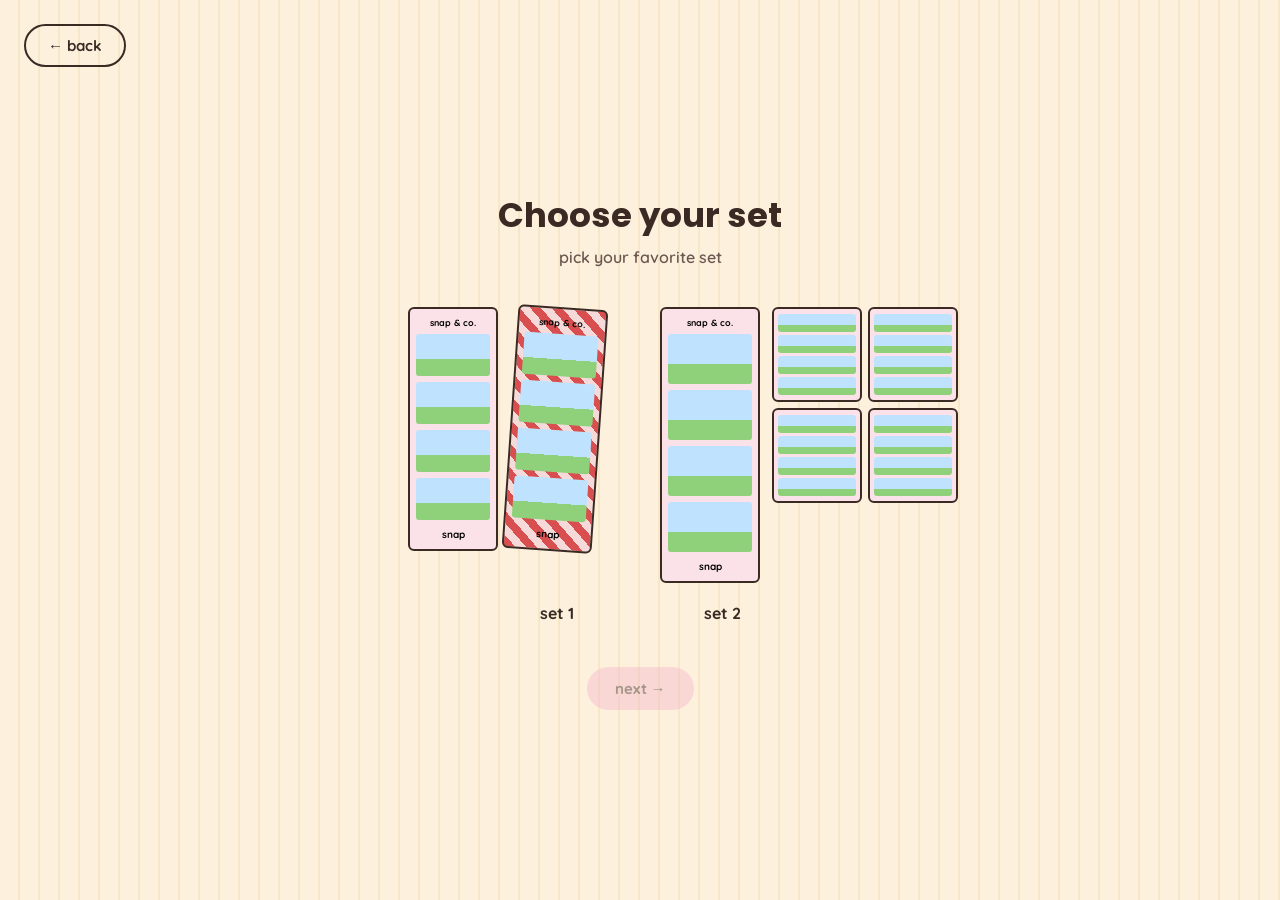
==== frontend/camera.html @ 7632697a "Initial Commit" ====
<!DOCTYPE html>
<html lang="en">
<head>
<meta charset="UTF-8" />
<meta name="viewport" content="width=device-width, initial-scale=1.0" />
<title>Snap your pictures — snap & co.</title>
<link href="https://fonts.googleapis.com/css2?family=Poppins:wght@600;700&family=Quicksand:wght@500;600;700&display=swap" rel="stylesheet">
<link rel="stylesheet" href="css/style.css" />
<link rel="stylesheet" href="css/camera.css" />
</head>
<body class="page-fade" style="background:#fff;">

  <header class="cam-header">
    <h1>Snap your pictures</h1>
    <p class="subtitle">Do your best shots, there's no retake</p>
  </header>

  <div class="cam-wrap">
    <video id="preview" autoplay playsinline muted></video>
    <canvas id="captureCanvas" hidden></canvas>

    <div id="countdownOverlay" class="countdown-overlay">3</div>
    <div id="shotOverlay" class="shot-overlay"></div>
    <div id="shotCounter" class="shot-counter">shot 0 / 4</div>
  </div>

  <div class="cam-controls">
    <select id="cameraSelect" title="Choose camera source"></select>
    <button id="startBtn" class="btn btn-primary">start capturing →</button>
  </div>

<script src="js/state.js"></script>
<script src="js/transition.js"></script>
<script src="js/camera.js"></script>
</body>
</html>
---- frontend/css/style.css ----
/* ===== snap & co. — shared base styles =====
   Every page (index, choose-set, camera, select-pictures,
   choose-layout, result) loads this file first, then its
   own page-specific stylesheet. */

:root {
  --cream: #fdf1de;
  --cream-stripe: #f7e6c8;
  --pink: #f3b8c8;
  --pink-light: #fbe1e8;
  --pink-dark: #e88fa6;
  --brown: #3b2a24;
  --white: #ffffff;
  --gray-block: #d9d9d9;
  --radius-lg: 24px;
  --radius-md: 14px;
  --radius-sm: 8px;
  --shadow-card: 0 6px 0 rgba(59, 42, 36, 0.08);
  --font-heading: "Poppins", "Segoe UI", sans-serif;
  --font-body: "Quicksand", "Segoe UI", sans-serif;
}

* { box-sizing: border-box; }

html, body {
  margin: 0;
  padding: 0;
  height: 100%;
  font-family: var(--font-body);
  color: var(--brown);
  background: repeating-linear-gradient(
    90deg,
    var(--cream) 0px,
    var(--cream) 18px,
    var(--cream-stripe) 18px,
    var(--cream-stripe) 20px
  );
}

h1, h2, h3 {
  font-family: var(--font-heading);
  margin: 0;
}

button {
  font-family: var(--font-body);
  cursor: pointer;
  border: none;
}

button:disabled {
  opacity: 0.45;
  cursor: not-allowed;
}

.btn {
  border-radius: 999px;
  padding: 12px 28px;
  font-weight: 700;
  font-size: 15px;
  background: var(--pink-light);
  color: var(--brown);
  transition: transform 0.15s ease, background 0.2s ease, box-shadow 0.2s ease;
}

.btn:hover:not(:disabled) {
  transform: translateY(-2px);
  box-shadow: 0 4px 0 rgba(59, 42, 36, 0.15);
}

.btn:active:not(:disabled) {
  transform: translateY(0);
  box-shadow: none;
}

.btn-primary {
  background: var(--pink);
}

.btn-outline {
  background: transparent;
  border: 2px solid var(--brown);
  padding: 10px 22px;
}

.top-back {
  position: absolute;
  top: 24px;
  left: 24px;
}

/* generic page fade/slide transition, toggled by js/transition.js */
.page-fade {
  opacity: 0;
  transform: translateY(12px);
  transition: opacity 0.35s ease, transform 0.35s ease;
}

.page-fade.in {
  opacity: 1;
  transform: translateY(0);
}

.page-fade-out {
  opacity: 0 !important;
  transform: translateY(-12px) !important;
}

.watermark {
  position: absolute;
  bottom: 18px;
  left: 24px;
  font-size: 12px;
  opacity: 0.55;
}
---- frontend/css/camera.css ----
body {
  background: #fff;
  display: flex;
  flex-direction: column;
  align-items: center;
  min-height: 100vh;
  padding-top: 40px;
}

.cam-header { text-align: center; }
.cam-header h1 { font-size: 30px; }
.subtitle { margin-top: 6px; color: #6b5850; font-weight: 600; }

.cam-wrap {
  position: relative;
  margin-top: 24px;
  width: min(880px, 92vw);
  aspect-ratio: 16 / 9;
  background: var(--gray-block);
  border: 2px solid var(--brown);
  border-radius: 6px;
  overflow: hidden;
}

#preview {
  width: 100%;
  height: 100%;
  object-fit: cover;
  transform: scaleX(-1); /* mirror like a normal booth screen */
}

.countdown-overlay {
  position: absolute;
  inset: 0;
  display: flex;
  align-items: center;
  justify-content: center;
  font-size: 120px;
  font-weight: 800;
  color: #fff;
  text-shadow: 0 4px 12px rgba(0,0,0,0.5);
  opacity: 0;
  pointer-events: none;
  transition: opacity 0.2s ease;
}
.countdown-overlay.show { opacity: 1; }

.shot-overlay {
  position: absolute;
  inset: 0;
  background: #fff;
  opacity: 0;
  pointer-events: none;
}
.shot-overlay.flash {
  animation: flash 0.35s ease;
}
@keyframes flash {
  0% { opacity: 0.9; }
  100% { opacity: 0; }
}

.shot-counter {
  position: absolute;
  bottom: 12px;
  right: 16px;
  background: rgba(0,0,0,0.55);
  color: #fff;
  padding: 6px 14px;
  border-radius: 999px;
  font-weight: 700;
  font-size: 13px;
}

.cam-controls {
  margin-top: 26px;
  display: flex;
  gap: 14px;
  align-items: center;
}

#cameraSelect {
  padding: 10px 14px;
  border-radius: 999px;
  border: 2px solid var(--brown);
  font-family: var(--font-body);
  font-weight: 600;
}
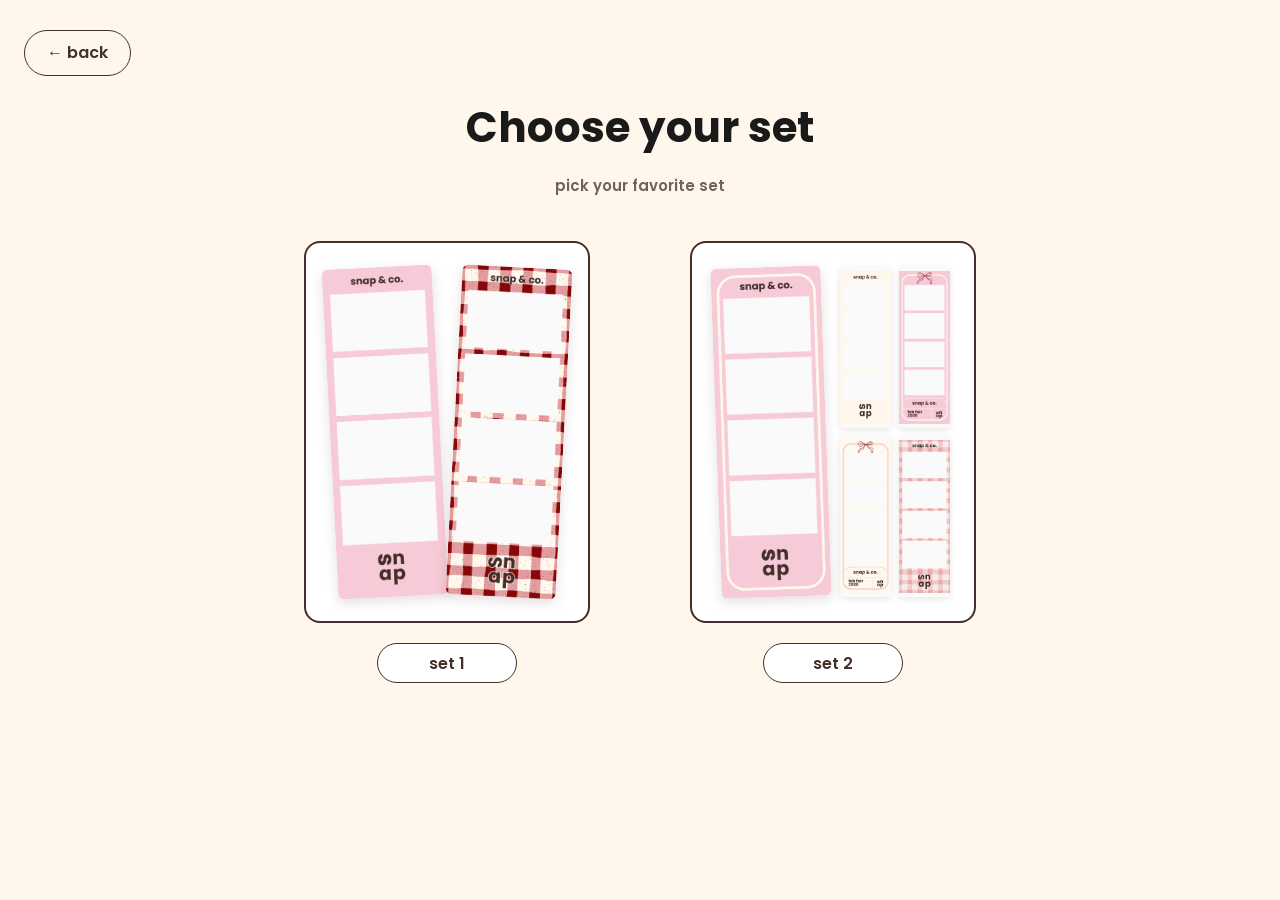
==== commit c6f5ce70: "changes in frontend" ====
--- a/frontend/camera.html
+++ b/frontend/camera.html
@@ -4,33 +4,28 @@
 <meta charset="UTF-8" />
 <meta name="viewport" content="width=device-width, initial-scale=1.0" />
 <title>Snap your pictures — snap & co.</title>
-<link href="https://fonts.googleapis.com/css2?family=Poppins:wght@600;700&family=Quicksand:wght@500;600;700&display=swap" rel="stylesheet">
+<link href="https://fonts.googleapis.com/css2?family=Poppins:wght@600&display=swap" rel="stylesheet">
 <link rel="stylesheet" href="css/style.css" />
 <link rel="stylesheet" href="css/camera.css" />
 </head>
-<body class="page-fade" style="background:#fff;">
+<body>
+  <div class="timer-container">
+    <select id="cameraSelect" class="camera-select" title="Choose camera source"></select>
 
-  <header class="cam-header">
-    <h1>Snap your pictures</h1>
-    <p class="subtitle">Do your best shots, there's no retake</p>
-  </header>
+    <div class="main-title" id="mainTitle">Snap your pictures</div>
+    <div class="subtitle" id="subtitle">Do your best shots, there's no retake</div>
 
-  <div class="cam-wrap">
-    <video id="preview" autoplay playsinline muted></video>
-    <canvas id="captureCanvas" hidden></canvas>
+    <div id="frame" class="frame">
+      <video id="live-video" autoplay muted playsinline></video>
+      <img id="freeze-frame" alt="">
+      <div id="countdown">10</div>
+      <button id="startBtn" class="pill-btn start-btn">start capturing →</button>
+    </div>
 
-    <div id="countdownOverlay" class="countdown-overlay">3</div>
-    <div id="shotOverlay" class="shot-overlay"></div>
-    <div id="shotCounter" class="shot-counter">shot 0 / 4</div>
-  </div>
-
-  <div class="cam-controls">
-    <select id="cameraSelect" title="Choose camera source"></select>
-    <button id="startBtn" class="btn btn-primary">start capturing →</button>
+    <div id="shots-counter">Get Ready!</div>
   </div>
 
 <script src="js/state.js"></script>
-<script src="js/transition.js"></script>
 <script src="js/camera.js"></script>
 </body>
 </html>
--- a/frontend/css/style.css
+++ b/frontend/css/style.css
@@ -1,23 +1,18 @@
 /* ===== snap & co. — shared base styles =====
-   Every page (index, choose-set, camera, select-pictures,
-   choose-layout, result) loads this file first, then its
-   own page-specific stylesheet. */
+   Palette and component styles lifted from the original build
+   (landing.css / choose_set.css / choose_layout.css) so every page
+   stays visually consistent: warm cream background, deep brown
+   (#442f2a) text/borders, bubblegum pink (#ff69b4 / #F5CBD7) accent. */
 
 :root {
-  --cream: #fdf1de;
-  --cream-stripe: #f7e6c8;
-  --pink: #f3b8c8;
-  --pink-light: #fbe1e8;
-  --pink-dark: #e88fa6;
-  --brown: #3b2a24;
+  --cream: #fff7ec;
+  --brown: #442f2a;
+  --pink: #f5cbd7;
+  --pink-strong: #fa9db8;
+  --pink-accent: #ff69b4;
   --white: #ffffff;
-  --gray-block: #d9d9d9;
-  --radius-lg: 24px;
-  --radius-md: 14px;
-  --radius-sm: 8px;
-  --shadow-card: 0 6px 0 rgba(59, 42, 36, 0.08);
-  --font-heading: "Poppins", "Segoe UI", sans-serif;
-  --font-body: "Quicksand", "Segoe UI", sans-serif;
+  --gray-block: #e2e2e2;
+  --font: "Poppins", "Segoe UI", sans-serif;
 }
 
 * { box-sizing: border-box; }
@@ -25,91 +20,62 @@
 html, body {
   margin: 0;
   padding: 0;
-  height: 100%;
-  font-family: var(--font-body);
+  font-family: var(--font);
   color: var(--brown);
-  background: repeating-linear-gradient(
-    90deg,
-    var(--cream) 0px,
-    var(--cream) 18px,
-    var(--cream-stripe) 18px,
-    var(--cream-stripe) 20px
-  );
 }
 
-h1, h2, h3 {
-  font-family: var(--font-heading);
-  margin: 0;
+h1, h2, h3 { margin: 0; font-weight: 600; }
+
+button { font-family: var(--font); cursor: pointer; }
+button:disabled { opacity: 0.5; cursor: not-allowed; }
+
+/* pill-shaped outline button used for back/next/actions everywhere */
+.pill-btn {
+  height: 46px;
+  padding: 0 22px;
+  border: 1px solid var(--brown);
+  background: transparent;
+  color: var(--brown);
+  font-family: var(--font);
+  font-weight: 600;
+  font-size: 16px;
+  text-decoration: none;
+  border-radius: 24px;
+  display: inline-flex;
+  align-items: center;
+  justify-content: center;
+  gap: 8px;
+  line-height: 1;
+  cursor: pointer;
+  transition: all 0.25s ease;
 }
+.pill-btn:hover { background: var(--brown); color: var(--white); }
+.pill-btn.loading { opacity: 0.6; pointer-events: none; }
 
-button {
-  font-family: var(--font-body);
-  cursor: pointer;
-  border: none;
+.pill-btn.fixed-back { position: fixed; left: 24px; top: 30px; z-index: 20; }
+.pill-btn.fixed-next {
+  position: fixed; right: 24px; bottom: 30px; z-index: 20;
+  opacity: 0; visibility: hidden; pointer-events: none;
 }
+.pill-btn.fixed-next.visible { opacity: 1; visibility: visible; pointer-events: auto; }
 
-button:disabled {
-  opacity: 0.45;
-  cursor: not-allowed;
-}
+.page-header { text-align: center; padding-top: 46px; margin-bottom: 44px; }
+.page-header h1 { font-weight: 700; font-size: 42px; color: #1a1a1a; margin-bottom: 6px; }
+.page-header p { font-weight: 600; font-size: 15px; color: var(--brown); opacity: 0.75; }
 
-.btn {
-  border-radius: 999px;
-  padding: 12px 28px;
-  font-weight: 700;
-  font-size: 15px;
-  background: var(--pink-light);
-  color: var(--brown);
-  transition: transform 0.15s ease, background 0.2s ease, box-shadow 0.2s ease;
-}
-
-.btn:hover:not(:disabled) {
-  transform: translateY(-2px);
-  box-shadow: 0 4px 0 rgba(59, 42, 36, 0.15);
-}
-
-.btn:active:not(:disabled) {
-  transform: translateY(0);
-  box-shadow: none;
-}
-
-.btn-primary {
-  background: var(--pink);
-}
-
-.btn-outline {
-  background: transparent;
-  border: 2px solid var(--brown);
-  padding: 10px 22px;
-}
-
-.top-back {
-  position: absolute;
-  top: 24px;
-  left: 24px;
-}
-
-/* generic page fade/slide transition, toggled by js/transition.js */
-.page-fade {
-  opacity: 0;
-  transform: translateY(12px);
-  transition: opacity 0.35s ease, transform 0.35s ease;
-}
-
-.page-fade.in {
-  opacity: 1;
-  transform: translateY(0);
-}
-
-.page-fade-out {
-  opacity: 0 !important;
-  transform: translateY(-12px) !important;
+.picker-area {
+  display: flex;
+  justify-content: center;
+  align-items: flex-start;
+  gap: 70px;
+  flex-wrap: wrap;
+  padding: 0 40px 120px;
 }
 
 .watermark {
-  position: absolute;
-  bottom: 18px;
+  position: fixed;
+  bottom: 14px;
   left: 24px;
   font-size: 12px;
-  opacity: 0.55;
+  opacity: 0.5;
 }
--- a/frontend/css/camera.css
+++ b/frontend/css/camera.css
@@ -1,88 +1,92 @@
-body {
-  background: #fff;
+.timer-container {
+  position: fixed;
+  top: 0; left: 0;
+  width: 100vw; height: 100vh;
+  background: white;
+  font-family: "Poppins", sans-serif;
   display: flex;
   flex-direction: column;
   align-items: center;
-  min-height: 100vh;
-  padding-top: 40px;
+  justify-content: center;
 }
 
-.cam-header { text-align: center; }
-.cam-header h1 { font-size: 30px; }
-.subtitle { margin-top: 6px; color: #6b5850; font-weight: 600; }
+.camera-select {
+  position: fixed;
+  top: 24px;
+  right: 24px;
+  padding: 8px 14px;
+  border-radius: 999px;
+  border: 1px solid var(--brown);
+  font-family: "Poppins", sans-serif;
+  font-weight: 600;
+  font-size: 13px;
+  background: white;
+  color: var(--brown);
+  z-index: 20;
+}
 
-.cam-wrap {
+.main-title { font-size: 4rem; font-weight: 600; color: black; margin-bottom: 10px; }
+.subtitle { font-size: 1.5rem; color: #666; margin-bottom: 40px; min-height: 1.5rem; }
+
+.frame {
+  width: 80%;
+  max-width: 900px;
+  height: 500px;
+  background: #f5f5f5;
+  border: 8px solid #ddd;
+  display: flex;
+  align-items: center;
+  justify-content: center;
   position: relative;
-  margin-top: 24px;
-  width: min(880px, 92vw);
-  aspect-ratio: 16 / 9;
-  background: var(--gray-block);
-  border: 2px solid var(--brown);
-  border-radius: 6px;
+  box-shadow: 0 20px 40px rgba(0,0,0,0.1);
+  margin-bottom: 30px;
   overflow: hidden;
 }
 
-#preview {
+#live-video {
   width: 100%;
   height: 100%;
   object-fit: cover;
-  transform: scaleX(-1); /* mirror like a normal booth screen */
+  transform: scaleX(-1); /* mirror, like a real camera preview */
 }
 
-.countdown-overlay {
+#freeze-frame {
   position: absolute;
-  inset: 0;
-  display: flex;
-  align-items: center;
-  justify-content: center;
-  font-size: 120px;
-  font-weight: 800;
-  color: #fff;
-  text-shadow: 0 4px 12px rgba(0,0,0,0.5);
+  top: 0; left: 0;
+  width: 100%;
+  height: 100%;
+  object-fit: cover;
   opacity: 0;
   pointer-events: none;
-  transition: opacity 0.2s ease;
+  transition: opacity 0.15s ease;
+  z-index: 5;
 }
-.countdown-overlay.show { opacity: 1; }
+#freeze-frame.showing { opacity: 1; }
 
-.shot-overlay {
+#countdown {
   position: absolute;
-  inset: 0;
-  background: #fff;
+  top: 50%; left: 50%;
+  transform: translate(-50%, -50%);
+  font-size: 15rem;
+  color: rgba(100, 100, 100, 0.9);
+  font-weight: 600;
+  text-shadow: 0 0 20px rgba(100, 100, 100, 0.3);
+  z-index: 10;
+  pointer-events: none;
   opacity: 0;
-  pointer-events: none;
+  transition: opacity 0.15s ease;
 }
-.shot-overlay.flash {
-  animation: flash 0.35s ease;
-}
-@keyframes flash {
-  0% { opacity: 0.9; }
-  100% { opacity: 0; }
+#countdown.show { opacity: 1; }
+
+.start-btn {
+  position: absolute;
+  z-index: 15;
+  bottom: 24px;
+  left: 50%;
+  transform: translateX(-50%);
+  background: white;
 }
 
-.shot-counter {
-  position: absolute;
-  bottom: 12px;
-  right: 16px;
-  background: rgba(0,0,0,0.55);
-  color: #fff;
-  padding: 6px 14px;
-  border-radius: 999px;
-  font-weight: 700;
-  font-size: 13px;
-}
+.start-btn.hidden { display: none; }
 
-.cam-controls {
-  margin-top: 26px;
-  display: flex;
-  gap: 14px;
-  align-items: center;
-}
-
-#cameraSelect {
-  padding: 10px 14px;
-  border-radius: 999px;
-  border: 2px solid var(--brown);
-  font-family: var(--font-body);
-  font-weight: 600;
-}
+#shots-counter { font-size: 2rem; color: #333; font-weight: 600; }
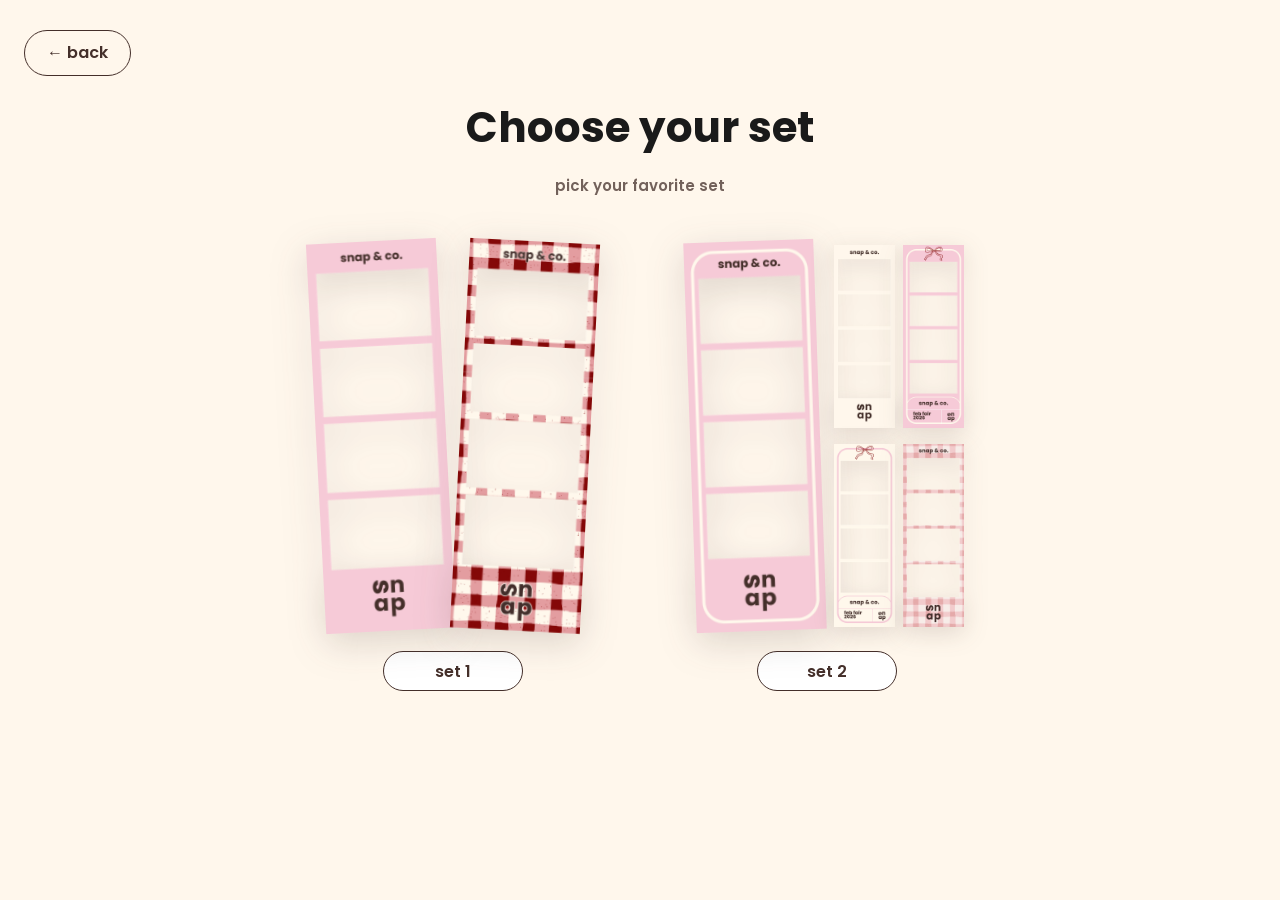
==== commit 52478bdd: "fixed logic for the frontend" ====
--- a/frontend/camera.html
+++ b/frontend/camera.html
@@ -4,7 +4,7 @@
 <meta charset="UTF-8" />
 <meta name="viewport" content="width=device-width, initial-scale=1.0" />
 <title>Snap your pictures — snap & co.</title>
-<link href="https://fonts.googleapis.com/css2?family=Poppins:wght@600&display=swap" rel="stylesheet">
+<link href="https://fonts.googleapis.com/css2?family=Poppins:wght@400;500;600;700&display=swap" rel="stylesheet">
 <link rel="stylesheet" href="css/style.css" />
 <link rel="stylesheet" href="css/camera.css" />
 </head>
@@ -28,4 +28,4 @@
 <script src="js/state.js"></script>
 <script src="js/camera.js"></script>
 </body>
-</html>
+</html>
